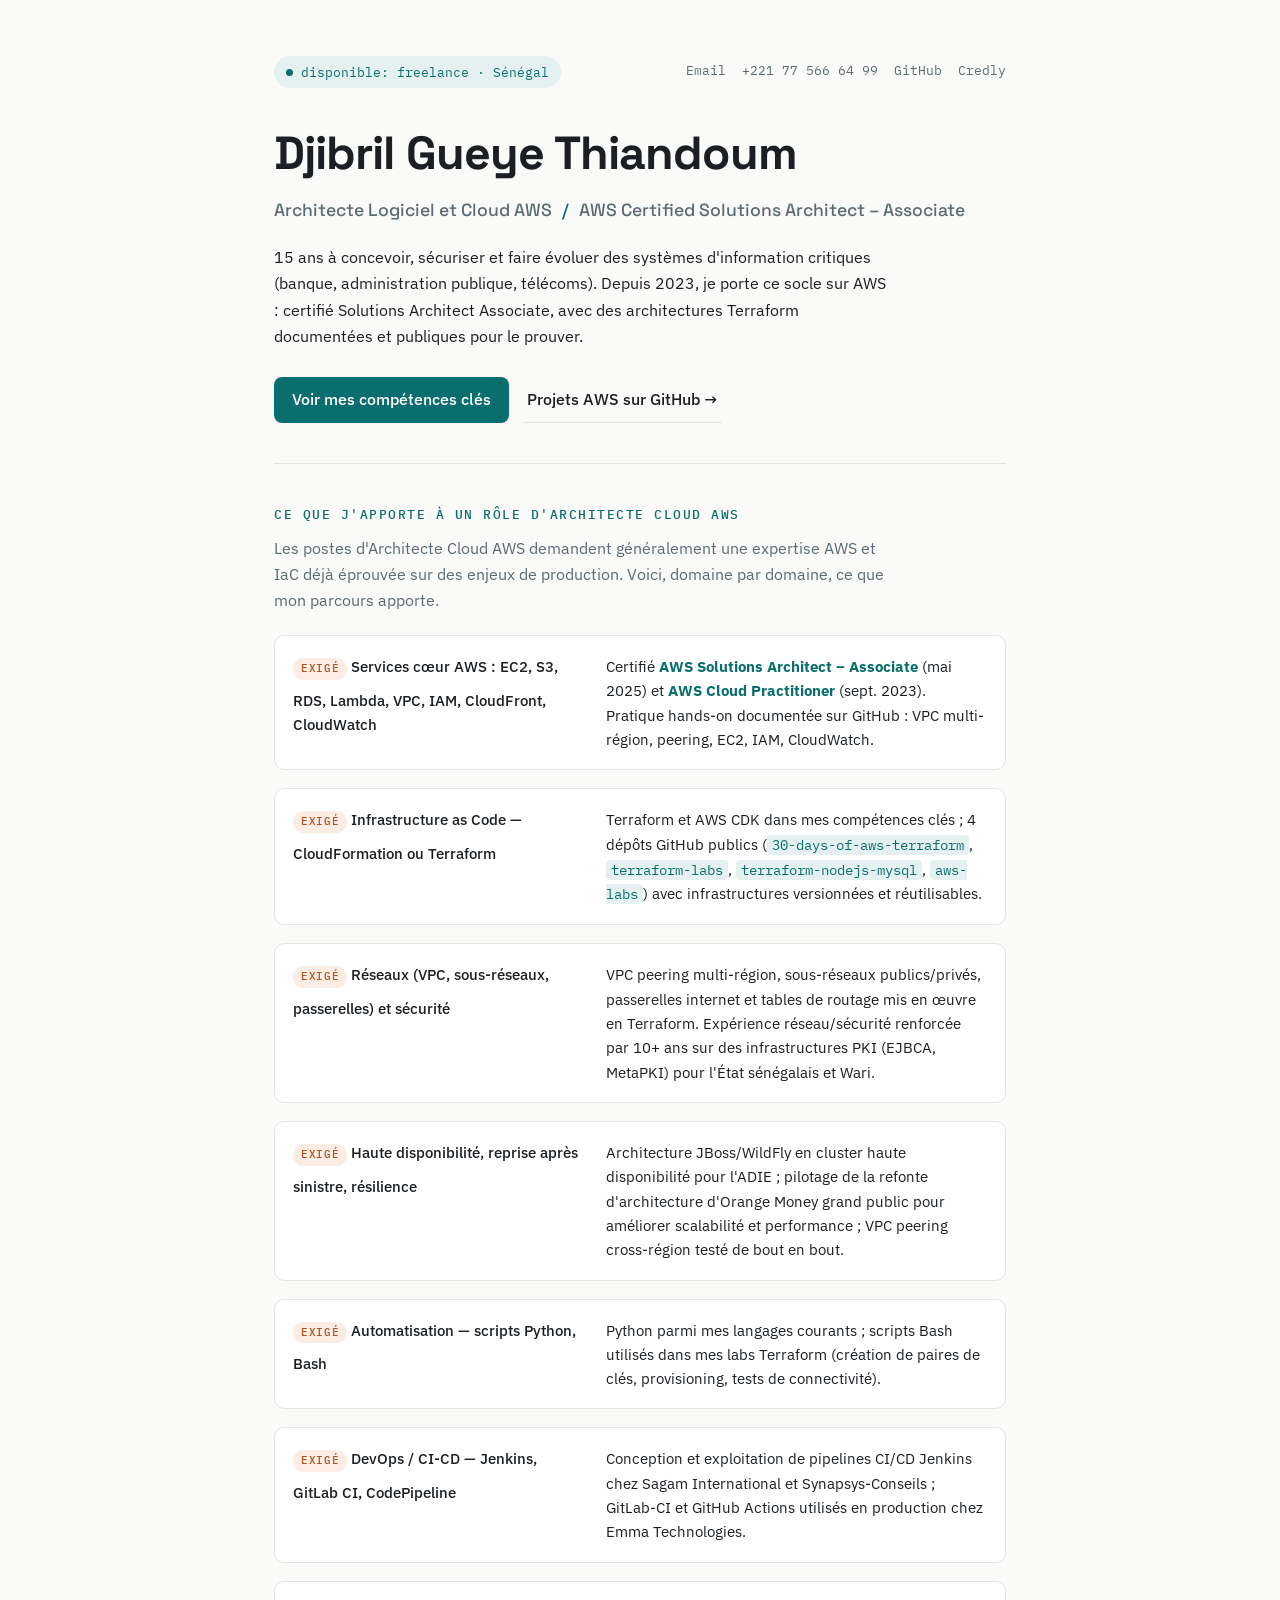
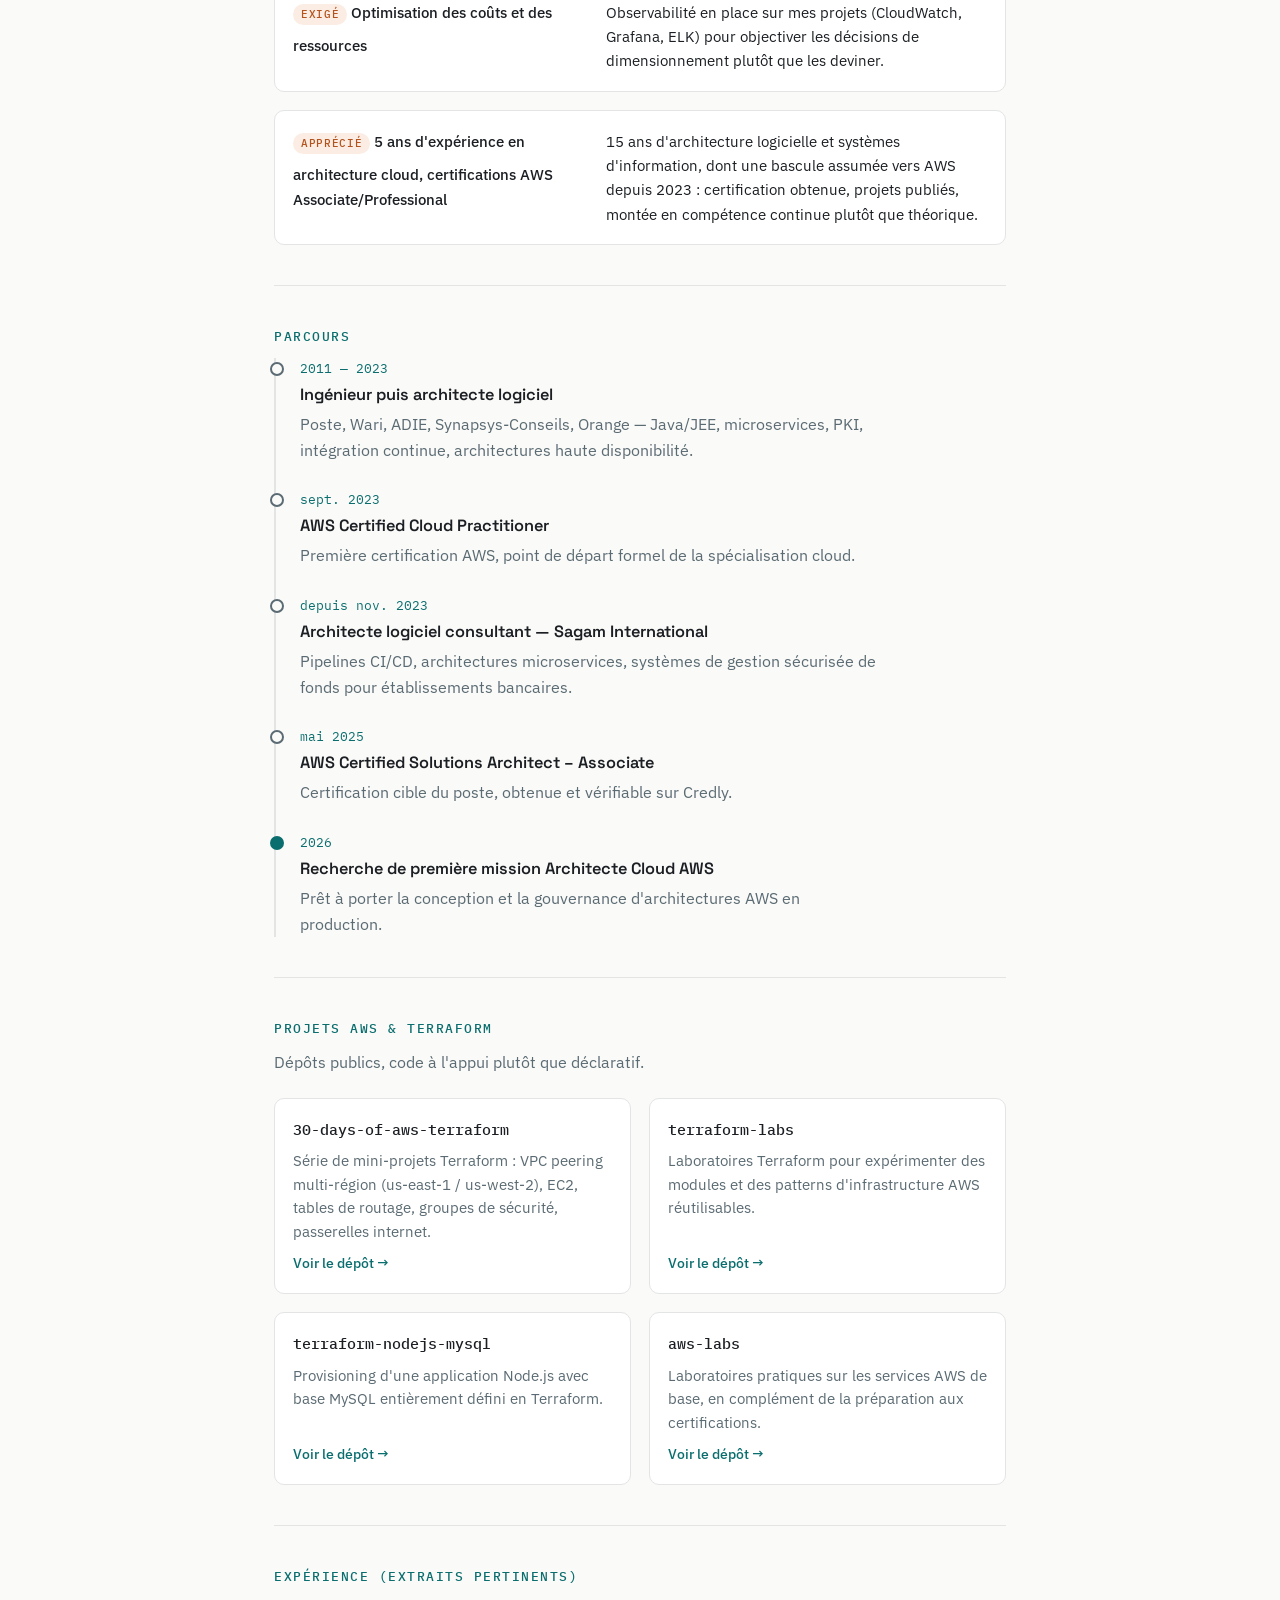
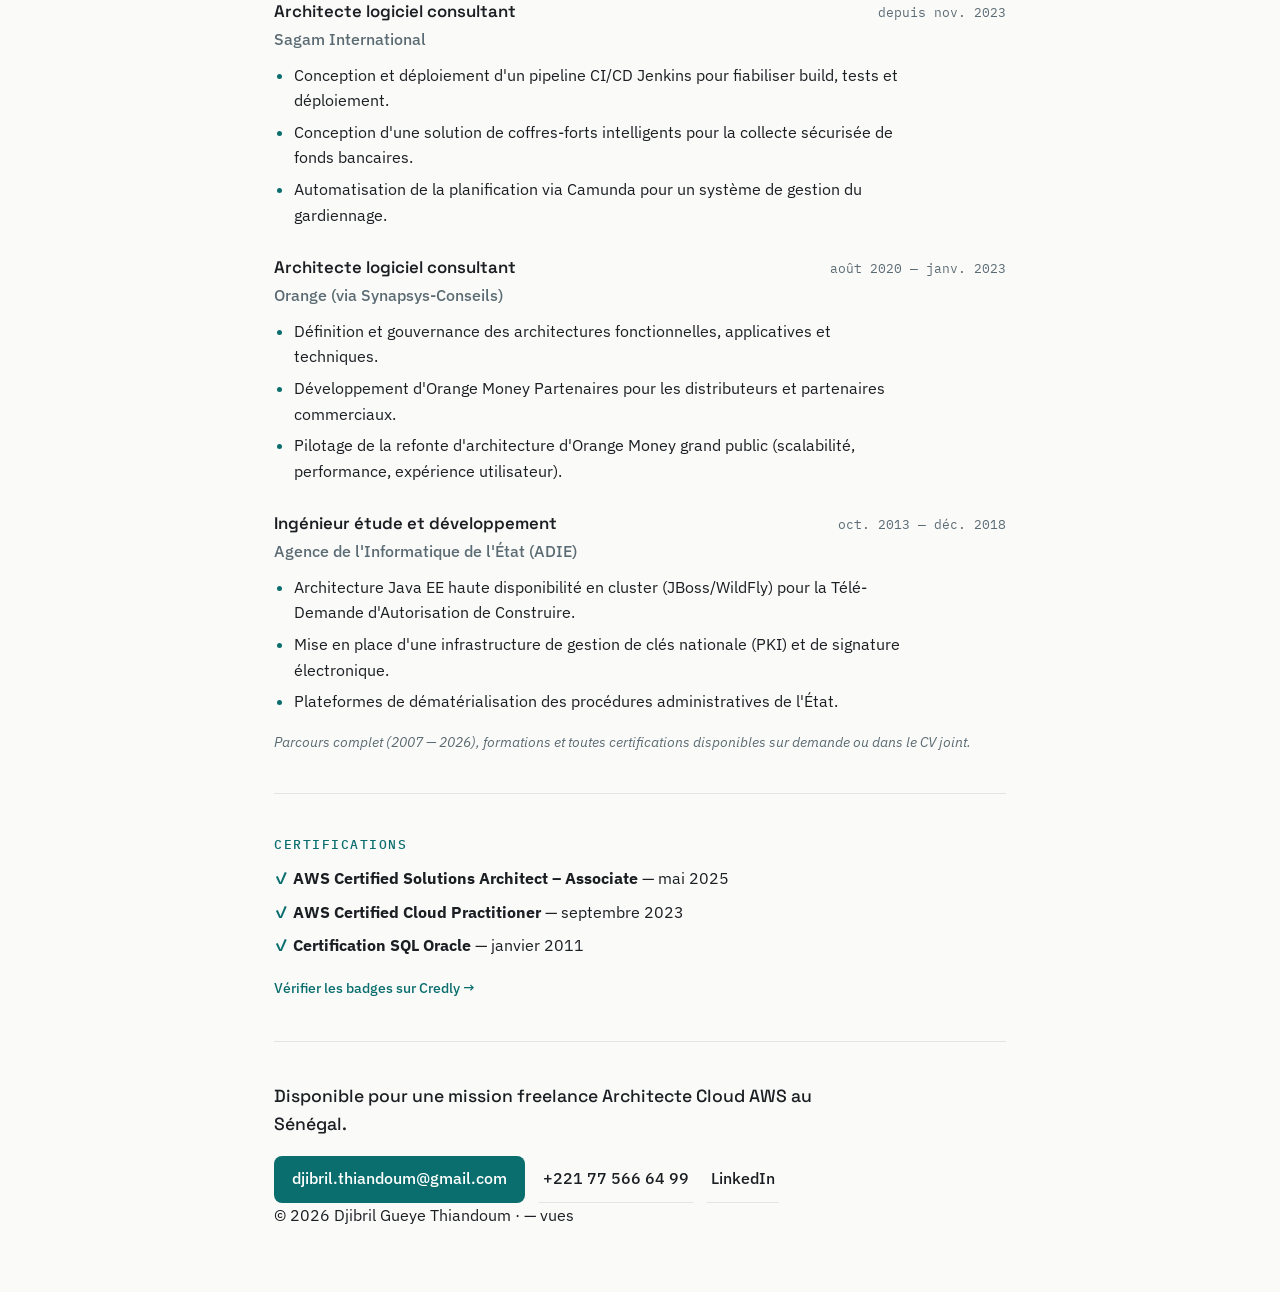
==== index.html @ 4057aee6 "Initial commit" ====
<!DOCTYPE html>
<html lang="fr">
<head>
<meta charset="UTF-8">
<meta name="viewport" content="width=device-width, initial-scale=1.0">
<title>Djibril Gueye Thiandoum — Architecte Logiciel et Cloud AWS</title>
<meta name="description" content="Portfolio de Djibril Gueye Thiandoum, Architecte Logiciel et Cloud AWS certifié AWS Solutions Architect Associate, disponible pour des missions freelance.">
<link rel="preconnect" href="https://fonts.googleapis.com">
<link rel="preconnect" href="https://fonts.gstatic.com" crossorigin>
<link href="https://fonts.googleapis.com/css2?family=Space+Grotesk:wght@500;600;700&family=IBM+Plex+Sans:wght@400;500;600&family=IBM+Plex+Mono:wght@400;500&display=swap" rel="stylesheet">
<link rel="stylesheet" href="style.css">
<link rel="icon" href="data:,">
</head>
<body>

<div class="page">

  <!-- HERO -->
  <header class="hero">
    <div class="hero-top">
      <span class="status-chip">
        <span class="dot" aria-hidden="true"></span>
        disponible: freelance · Sénégal
      </span>
      <nav class="hero-links">
        <a href="mailto:djibril.thiandoum@gmail.com">Email</a>
        <a href="tel:+221775666499">+221 77 566 64 99</a>
        <a href="https://github.com/dgthian" target="_blank" rel="noopener">GitHub</a>
        <a href="https://www.credly.com/users/djibril-gueye-thiandoum/badges" target="_blank" rel="noopener">Credly</a>
      </nav>
    </div>

    <h1 class="name">Djibril Gueye Thiandoum</h1>
    <p class="title">Architecte Logiciel et Cloud AWS <span class="sep">/</span> AWS Certified Solutions Architect – Associate</p>

    <p class="pitch">
      15 ans à concevoir, sécuriser et faire évoluer des systèmes d'information critiques
      (banque, administration publique, télécoms). Depuis 2023, je porte ce socle sur AWS :
      certifié Solutions Architect Associate, avec des architectures Terraform documentées
      et publiques pour le prouver.
    </p>

    <div class="cta-row">
      <a class="cta-primary" href="#competences">Voir mes compétences clés</a>
      <a class="cta-secondary" href="https://github.com/dgthian" target="_blank" rel="noopener">Projets AWS sur GitHub →</a>
    </div>
  </header>

  <hr class="rule">

  <!-- CE QUE J'APPORTE -->
  <section class="block" id="competences">
    <h2 class="label">ce que j'apporte à un rôle d'architecte cloud aws</h2>
    <p class="section-intro">
      Les postes d'Architecte Cloud AWS demandent généralement une expertise AWS et IaC
      déjà éprouvée sur des enjeux de production. Voici, domaine par domaine, ce que mon
      parcours apporte.
    </p>

    <div class="match-grid">
      <div class="match-row">
        <div class="match-req">
          <span class="match-tag">exigé</span>
          Services cœur AWS : EC2, S3, RDS, Lambda, VPC, IAM, CloudFront, CloudWatch
        </div>
        <div class="match-proof">
          Certifié <strong>AWS Solutions Architect – Associate</strong> (mai 2025) et
          <strong>AWS Cloud Practitioner</strong> (sept. 2023). Pratique hands-on documentée
          sur GitHub : VPC multi-région, peering, EC2, IAM, CloudWatch.
        </div>
      </div>

      <div class="match-row">
        <div class="match-req">
          <span class="match-tag">exigé</span>
          Infrastructure as Code — CloudFormation ou Terraform
        </div>
        <div class="match-proof">
          Terraform et AWS CDK dans mes compétences clés ; 4 dépôts GitHub publics
          (<code>30-days-of-aws-terraform</code>, <code>terraform-labs</code>,
          <code>terraform-nodejs-mysql</code>, <code>aws-labs</code>) avec infrastructures
          versionnées et réutilisables.
        </div>
      </div>

      <div class="match-row">
        <div class="match-req">
          <span class="match-tag">exigé</span>
          Réseaux (VPC, sous-réseaux, passerelles) et sécurité
        </div>
        <div class="match-proof">
          VPC peering multi-région, sous-réseaux publics/privés, passerelles internet et
          tables de routage mis en œuvre en Terraform. Expérience réseau/sécurité renforcée
          par 10+ ans sur des infrastructures PKI (EJBCA, MetaPKI) pour l'État sénégalais et Wari.
        </div>
      </div>

      <div class="match-row">
        <div class="match-req">
          <span class="match-tag">exigé</span>
          Haute disponibilité, reprise après sinistre, résilience
        </div>
        <div class="match-proof">
          Architecture JBoss/WildFly en cluster haute disponibilité pour l'ADIE ; pilotage de
          la refonte d'architecture d'Orange Money grand public pour améliorer scalabilité
          et performance ; VPC peering cross-région testé de bout en bout.
        </div>
      </div>

      <div class="match-row">
        <div class="match-req">
          <span class="match-tag">exigé</span>
          Automatisation — scripts Python, Bash
        </div>
        <div class="match-proof">
          Python parmi mes langages courants ; scripts Bash utilisés dans mes labs Terraform
          (création de paires de clés, provisioning, tests de connectivité).
        </div>
      </div>

      <div class="match-row">
        <div class="match-req">
          <span class="match-tag">exigé</span>
          DevOps / CI-CD — Jenkins, GitLab CI, CodePipeline
        </div>
        <div class="match-proof">
          Conception et exploitation de pipelines CI/CD Jenkins chez Sagam International et
          Synapsys-Conseils ; GitLab-CI et GitHub Actions utilisés en production chez
          Emma Technologies.
        </div>
      </div>

      <div class="match-row">
        <div class="match-req">
          <span class="match-tag">exigé</span>
          Optimisation des coûts et des ressources
        </div>
        <div class="match-proof">
          Observabilité en place sur mes projets (CloudWatch, Grafana, ELK) pour objectiver
          les décisions de dimensionnement plutôt que les deviner.
        </div>
      </div>

      <div class="match-row">
        <div class="match-req">
          <span class="match-tag">apprécié</span>
          5 ans d'expérience en architecture cloud, certifications AWS Associate/Professional
        </div>
        <div class="match-proof">
          15 ans d'architecture logicielle et systèmes d'information, dont une bascule
          assumée vers AWS depuis 2023 : certification obtenue, projets publiés, montée en
          compétence continue plutôt que théorique.
        </div>
      </div>
    </div>
  </section>

  <hr class="rule">

  <!-- PARCOURS -->
  <section class="block">
    <h2 class="label">parcours</h2>
    <ol class="timeline">
      <li class="tl-item">
        <span class="tl-date">2011 — 2023</span>
        <div class="tl-body">
          <h3 class="tl-title">Ingénieur puis architecte logiciel</h3>
          <p>Poste, Wari, ADIE, Synapsys-Conseils, Orange — Java/JEE, microservices, PKI,
          intégration continue, architectures haute disponibilité.</p>
        </div>
      </li>
      <li class="tl-item">
        <span class="tl-date">sept. 2023</span>
        <div class="tl-body">
          <h3 class="tl-title">AWS Certified Cloud Practitioner</h3>
          <p>Première certification AWS, point de départ formel de la spécialisation cloud.</p>
        </div>
      </li>
      <li class="tl-item">
        <span class="tl-date">depuis nov. 2023</span>
        <div class="tl-body">
          <h3 class="tl-title">Architecte logiciel consultant — Sagam International</h3>
          <p>Pipelines CI/CD, architectures microservices, systèmes de gestion sécurisée
          de fonds pour établissements bancaires.</p>
        </div>
      </li>
      <li class="tl-item">
        <span class="tl-date">mai 2025</span>
        <div class="tl-body">
          <h3 class="tl-title">AWS Certified Solutions Architect – Associate</h3>
          <p>Certification cible du poste, obtenue et vérifiable sur Credly.</p>
        </div>
      </li>
      <li class="tl-item tl-item-current">
        <span class="tl-date">2026</span>
        <div class="tl-body">
          <h3 class="tl-title">Recherche de première mission Architecte Cloud AWS</h3>
          <p>Prêt à porter la conception et la gouvernance d'architectures AWS en production.</p>
        </div>
      </li>
    </ol>
  </section>

  <hr class="rule">

  <!-- PROJETS -->
  <section class="block">
    <h2 class="label">projets aws &amp; terraform</h2>
    <p class="section-intro">Dépôts publics, code à l'appui plutôt que déclaratif.</p>

    <div class="project-grid">
      <article class="project-card">
        <h3 class="project-title">30-days-of-aws-terraform</h3>
        <p class="project-desc">
          Série de mini-projets Terraform : VPC peering multi-région (us-east-1 / us-west-2),
          EC2, tables de routage, groupes de sécurité, passerelles internet.
        </p>
        <a class="project-link" href="https://github.com/dgthian/30-days-of-aws-terraform" target="_blank" rel="noopener">Voir le dépôt →</a>
      </article>

      <article class="project-card">
        <h3 class="project-title">terraform-labs</h3>
        <p class="project-desc">
          Laboratoires Terraform pour expérimenter des modules et des patterns d'infrastructure
          AWS réutilisables.
        </p>
        <a class="project-link" href="https://github.com/dgthian/terraform-labs" target="_blank" rel="noopener">Voir le dépôt →</a>
      </article>

      <article class="project-card">
        <h3 class="project-title">terraform-nodejs-mysql</h3>
        <p class="project-desc">
          Provisioning d'une application Node.js avec base MySQL entièrement défini en
          Terraform.
        </p>
        <a class="project-link" href="https://github.com/dgthian/terraform-nodejs-mysql" target="_blank" rel="noopener">Voir le dépôt →</a>
      </article>

      <article class="project-card">
        <h3 class="project-title">aws-labs</h3>
        <p class="project-desc">
          Laboratoires pratiques sur les services AWS de base, en complément de la préparation
          aux certifications.
        </p>
        <a class="project-link" href="https://github.com/dgthian/aws-labs" target="_blank" rel="noopener">Voir le dépôt →</a>
      </article>
    </div>
  </section>

  <hr class="rule">

  <!-- EXPERIENCE -->
  <section class="block">
    <h2 class="label">expérience (extraits pertinents)</h2>

    <article class="entry">
      <div class="entry-head">
        <h3 class="entry-title">Architecte logiciel consultant</h3>
        <span class="entry-date">depuis nov. 2023</span>
      </div>
      <p class="entry-org">Sagam International</p>
      <ul class="entry-list">
        <li>Conception et déploiement d'un pipeline CI/CD Jenkins pour fiabiliser build, tests et déploiement.</li>
        <li>Conception d'une solution de coffres-forts intelligents pour la collecte sécurisée de fonds bancaires.</li>
        <li>Automatisation de la planification via Camunda pour un système de gestion du gardiennage.</li>
      </ul>
    </article>

    <article class="entry">
      <div class="entry-head">
        <h3 class="entry-title">Architecte logiciel consultant</h3>
        <span class="entry-date">août 2020 — janv. 2023</span>
      </div>
      <p class="entry-org">Orange (via Synapsys-Conseils)</p>
      <ul class="entry-list">
        <li>Définition et gouvernance des architectures fonctionnelles, applicatives et techniques.</li>
        <li>Développement d'Orange Money Partenaires pour les distributeurs et partenaires commerciaux.</li>
        <li>Pilotage de la refonte d'architecture d'Orange Money grand public (scalabilité, performance, expérience utilisateur).</li>
      </ul>
    </article>

    <article class="entry">
      <div class="entry-head">
        <h3 class="entry-title">Ingénieur étude et développement</h3>
        <span class="entry-date">oct. 2013 — déc. 2018</span>
      </div>
      <p class="entry-org">Agence de l'Informatique de l'État (ADIE)</p>
      <ul class="entry-list">
        <li>Architecture Java EE haute disponibilité en cluster (JBoss/WildFly) pour la Télé-Demande d'Autorisation de Construire.</li>
        <li>Mise en place d'une infrastructure de gestion de clés nationale (PKI) et de signature électronique.</li>
        <li>Plateformes de dématérialisation des procédures administratives de l'État.</li>
      </ul>
    </article>

    <p class="cv-note">
      Parcours complet (2007 — 2026), formations et toutes certifications disponibles sur demande
      ou dans le CV joint.
    </p>
  </section>

  <hr class="rule">

  <!-- CERTIFICATIONS -->
  <section class="block">
    <h2 class="label">certifications</h2>
    <ul class="cert-list">
      <li><strong>AWS Certified Solutions Architect – Associate</strong> — mai 2025</li>
      <li><strong>AWS Certified Cloud Practitioner</strong> — septembre 2023</li>
      <li><strong>Certification SQL Oracle</strong> — janvier 2011</li>
    </ul>
    <a class="project-link" href="https://www.credly.com/users/djibril-gueye-thiandoum/badges" target="_blank" rel="noopener">Vérifier les badges sur Credly →</a>
  </section>

  <hr class="rule">

  <!-- CONTACT -->
  <footer class="footer">
    <div>
      <p class="footer-cta">Disponible pour une mission freelance Architecte Cloud AWS au Sénégal.</p>
      <div class="cta-row">
        <a class="cta-primary" href="mailto:djibril.thiandoum@gmail.com">djibril.thiandoum@gmail.com</a>
        <a class="cta-secondary" href="tel:+221775666499">+221 77 566 64 99</a>
        <a class="cta-secondary" href="https://www.linkedin.com/in/djibril-gueye-thiandoum-7a319571/" target="_blank" rel="noopener">LinkedIn</a>
      </div>
    </div>
    <div class="footer-bottom">
      <span>© <span id="year">2026</span> Djibril Gueye Thiandoum</span>
      <span class="footer-sep">·</span>
      <span><span id="counter-number">—</span> vues</span>
    </div>
  </footer>

</div>

<script src="script.js"></script>
</body>
</html>
---- style.css ----
/* ---------------------------------------------
   Design tokens (same brand as CV)
   bg:        #FAFAF8
   ink:       #1B1F23
   ink-soft:  #5B6B73
   accent:    #0B6E6E
   accent-soft: #E4F1F0
   line:      #E2E5E4
   tag-req:   #B4531D  (requirement tag — warm, distinct from accent)
--------------------------------------------- */

:root {
  --bg: #FAFAF8;
  --ink: #1B1F23;
  --ink-soft: #5B6B73;
  --accent: #0B6E6E;
  --accent-soft: #E4F1F0;
  --line: #E2E5E4;
  --tag-req: #B4531D;
  --tag-req-bg: #FBEDE3;
  --font-display: 'Space Grotesk', sans-serif;
  --font-body: 'IBM Plex Sans', sans-serif;
  --font-mono: 'IBM Plex Mono', monospace;
}

* { box-sizing: border-box; }

body {
  margin: 0;
  background: var(--bg);
  color: var(--ink);
  font-family: var(--font-body);
  line-height: 1.6;
  -webkit-font-smoothing: antialiased;
}

a {
  color: var(--accent);
  text-decoration: none;
  border-bottom: 1px solid transparent;
}
a:hover, a:focus-visible { border-bottom-color: var(--accent); }
a:focus-visible { outline: 2px solid var(--accent); outline-offset: 3px; }

code {
  font-family: var(--font-mono);
  font-size: 0.9em;
  background: var(--accent-soft);
  padding: 1px 5px;
  border-radius: 4px;
  color: var(--accent);
}

.page {
  max-width: 780px;
  margin: 0 auto;
  padding: 56px 24px 64px;
}

.rule {
  border: none;
  border-top: 1px solid var(--line);
  margin: 40px 0;
}

/* ---------- Hero ---------- */

.hero-top {
  display: flex;
  align-items: center;
  justify-content: space-between;
  flex-wrap: wrap;
  gap: 14px;
  margin-bottom: 28px;
}

.status-chip {
  display: inline-flex;
  align-items: center;
  gap: 8px;
  font-family: var(--font-mono);
  font-size: 12.5px;
  color: var(--accent);
  background: var(--accent-soft);
  padding: 6px 12px;
  border-radius: 999px;
}

.dot {
  width: 7px; height: 7px;
  border-radius: 50%;
  background: var(--accent);
  box-shadow: 0 0 0 3px var(--accent-soft);
  animation: pulse 2.4s ease-in-out infinite;
}
@media (prefers-reduced-motion: reduce) { .dot { animation: none; } }
@keyframes pulse { 0%,100%{opacity:1;} 50%{opacity:.45;} }

.hero-links {
  display: flex;
  gap: 16px;
  flex-wrap: wrap;
  font-family: var(--font-mono);
  font-size: 13px;
  color: var(--ink-soft);
}
.hero-links a { color: var(--ink-soft); }
.hero-links a:hover { color: var(--accent); border-bottom-color: var(--accent); }

.name {
  font-family: var(--font-display);
  font-weight: 700;
  font-size: clamp(2rem, 5vw, 2.9rem);
  margin: 0 0 6px;
  letter-spacing: -0.02em;
}

.title {
  font-family: var(--font-display);
  font-weight: 500;
  font-size: 1.1rem;
  color: var(--ink-soft);
  margin: 0 0 20px;
}
.sep { color: var(--accent); margin: 0 6px; }

.pitch {
  max-width: 62ch;
  margin: 0 0 28px;
  font-size: 1.02rem;
}

.cta-row {
  display: flex;
  gap: 14px;
  flex-wrap: wrap;
}

.cta-primary {
  background: var(--accent);
  color: #fff;
  padding: 10px 18px;
  border-radius: 8px;
  font-weight: 500;
  border-bottom: none;
}
.cta-primary:hover { background: #095858; border-bottom: none; }

.cta-secondary {
  padding: 10px 4px;
  font-weight: 500;
  color: var(--ink);
  border-bottom: 1px solid var(--line);
}
.cta-secondary:hover { border-bottom-color: var(--accent); color: var(--accent); }

/* ---------- Section blocks ---------- */

.label {
  font-family: var(--font-mono);
  font-size: 12.5px;
  font-weight: 500;
  text-transform: uppercase;
  letter-spacing: 0.12em;
  color: var(--accent);
  margin: 0 0 12px;
}

.section-intro {
  margin: 0 0 22px;
  max-width: 62ch;
  color: var(--ink-soft);
}

/* ---------- Match grid (signature element) ---------- */

.match-grid {
  display: flex;
  flex-direction: column;
  gap: 18px;
}

.match-row {
  display: grid;
  grid-template-columns: minmax(0, 1fr) minmax(0, 1.3fr);
  gap: 20px;
  padding: 18px;
  background: #fff;
  border: 1px solid var(--line);
  border-radius: 10px;
}

.match-req {
  font-weight: 500;
  font-size: 0.95rem;
}

.match-tag {
  display: inline-block;
  font-family: var(--font-mono);
  font-size: 11px;
  text-transform: uppercase;
  letter-spacing: 0.06em;
  color: var(--tag-req);
  background: var(--tag-req-bg);
  padding: 2px 8px;
  border-radius: 999px;
  margin-bottom: 8px;
}

.match-proof {
  font-size: 0.95rem;
  color: var(--ink);
}
.match-proof strong { color: var(--accent); }

/* ---------- Timeline ---------- */

.timeline {
  list-style: none;
  margin: 0;
  padding: 0;
  border-left: 2px solid var(--line);
}

.tl-item {
  position: relative;
  padding: 0 0 26px 24px;
}
.tl-item::before {
  content: "";
  position: absolute;
  left: -6px;
  top: 4px;
  width: 10px;
  height: 10px;
  border-radius: 50%;
  background: var(--bg);
  border: 2px solid var(--ink-soft);
}
.tl-item-current::before {
  background: var(--accent);
  border-color: var(--accent);
}
.tl-item:last-child { padding-bottom: 0; }

.tl-date {
  display: block;
  font-family: var(--font-mono);
  font-size: 12.5px;
  color: var(--accent);
  margin-bottom: 4px;
}

.tl-title {
  font-family: var(--font-display);
  font-size: 1.02rem;
  font-weight: 600;
  margin: 0 0 4px;
}

.tl-body p { margin: 0; max-width: 58ch; color: var(--ink-soft); }

/* ---------- Projects ---------- */

.project-grid {
  display: grid;
  grid-template-columns: repeat(2, minmax(0, 1fr));
  gap: 18px;
}

.project-card {
  background: #fff;
  border: 1px solid var(--line);
  border-radius: 10px;
  padding: 18px;
  display: flex;
  flex-direction: column;
  gap: 8px;
}

.project-title {
  font-family: var(--font-mono);
  font-size: 0.95rem;
  font-weight: 500;
  margin: 0;
  color: var(--ink);
}

.project-desc {
  margin: 0;
  font-size: 0.92rem;
  color: var(--ink-soft);
  flex-grow: 1;
}

.project-link {
  font-size: 0.9rem;
  font-weight: 500;
  align-self: flex-start;
}

/* ---------- Entries (experience) ---------- */

.entry { margin-bottom: 26px; }
.entry:last-of-type { margin-bottom: 16px; }

.entry-head {
  display: flex;
  align-items: baseline;
  justify-content: space-between;
  gap: 12px;
  flex-wrap: wrap;
}

.entry-title {
  font-family: var(--font-display);
  font-size: 1.05rem;
  font-weight: 600;
  margin: 0;
}

.entry-date {
  font-family: var(--font-mono);
  font-size: 12.5px;
  color: var(--ink-soft);
  white-space: nowrap;
}

.entry-org {
  margin: 2px 0 10px;
  color: var(--ink-soft);
  font-weight: 500;
}

.entry-list { margin: 0; padding-left: 20px; }
.entry-list li { margin-bottom: 6px; max-width: 62ch; }
.entry-list li::marker { color: var(--accent); }

.cv-note {
  font-size: 0.88rem;
  color: var(--ink-soft);
  font-style: italic;
}

/* ---------- Certifications ---------- */

.cert-list {
  list-style: none;
  margin: 0 0 16px;
  padding: 0;
  display: flex;
  flex-direction: column;
  gap: 8px;
}
.cert-list li::before {
  content: "✓ ";
  color: var(--accent);
  font-weight: 600;
}

/* ---------- Footer ---------- */

.footer { margin-top: 12px; }
.footer-cta {
  font-family: var(--font-display);
  font-size: 1.1rem;
  font-weight: 500;
  margin: 0 0 18px;
  max-width: 50ch;
}

/* ---------- Responsive ---------- */

@media (max-width: 640px) {
  .page { padding: 40px 18px 48px; }
  .match-row { grid-template-columns: 1fr; }
  .project-grid { grid-template-columns: 1fr; }
  .hero-top { flex-direction: column; align-items: flex-start; }
}
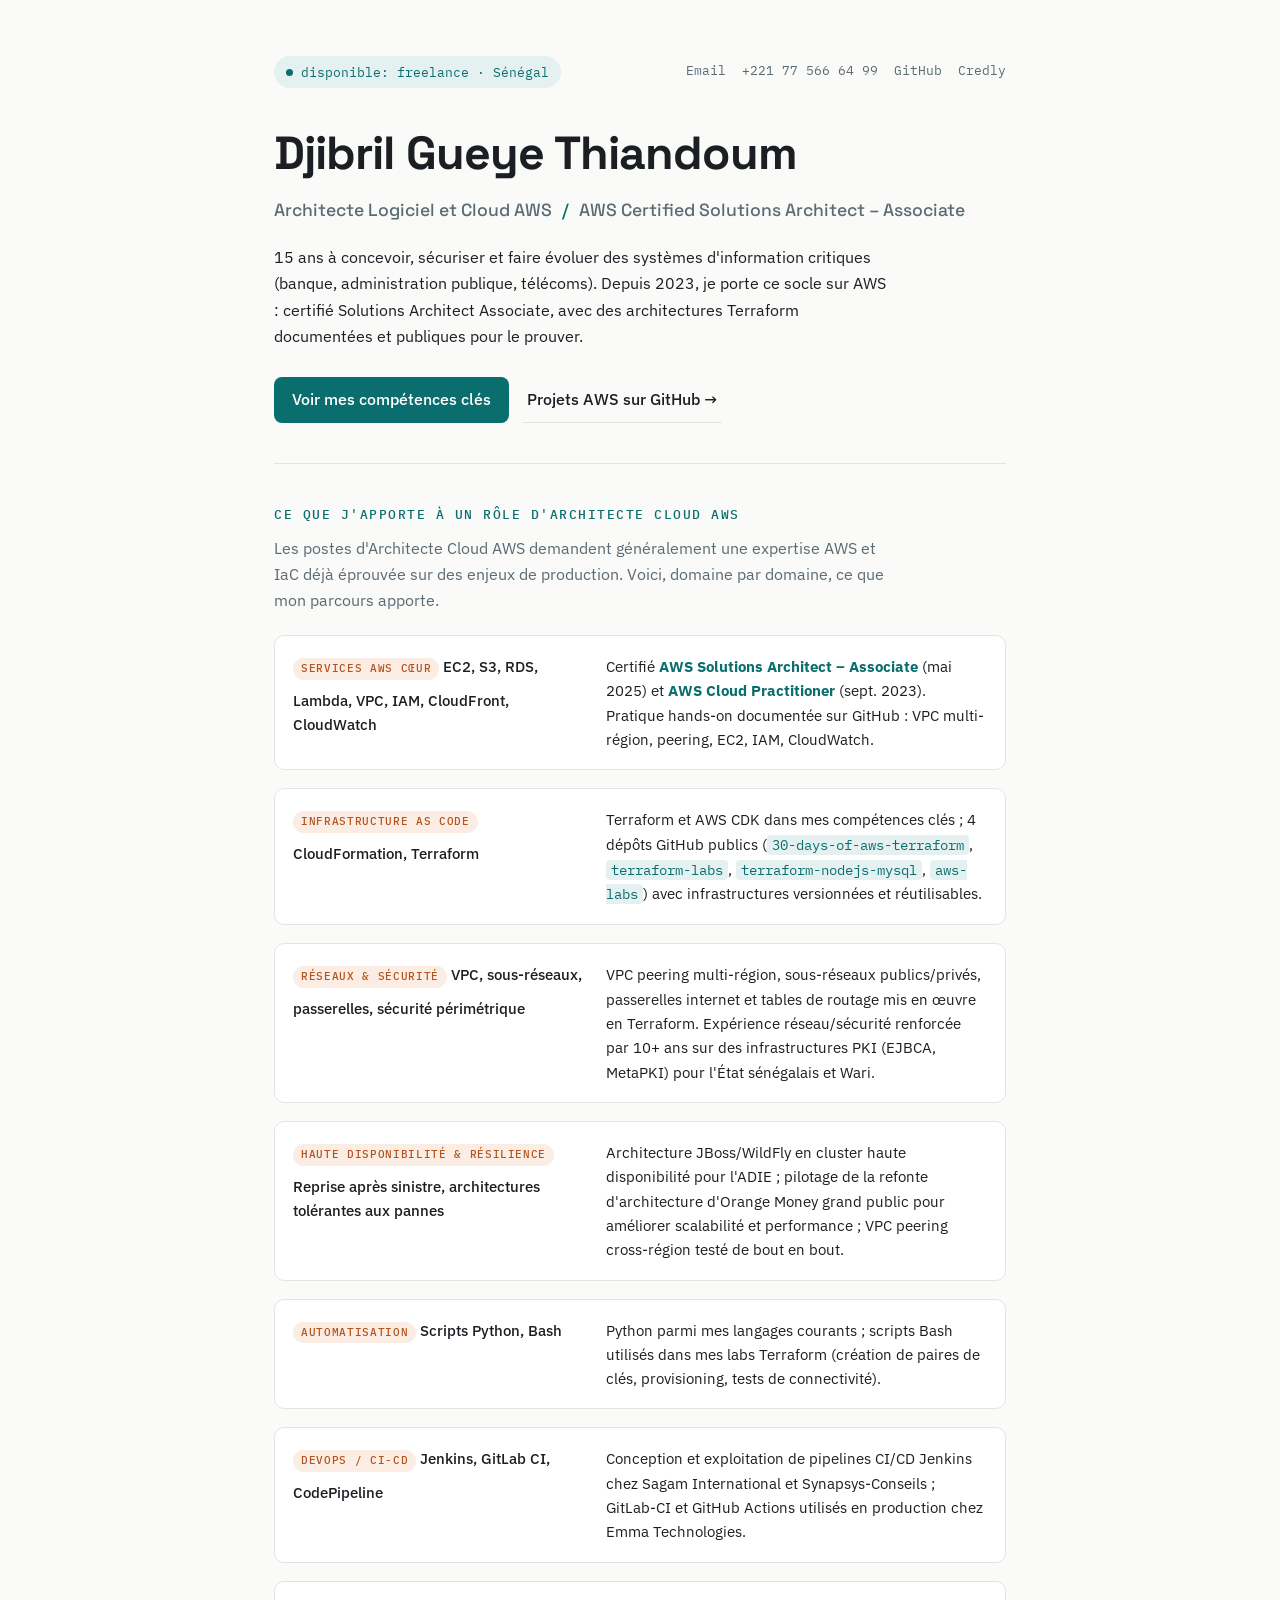
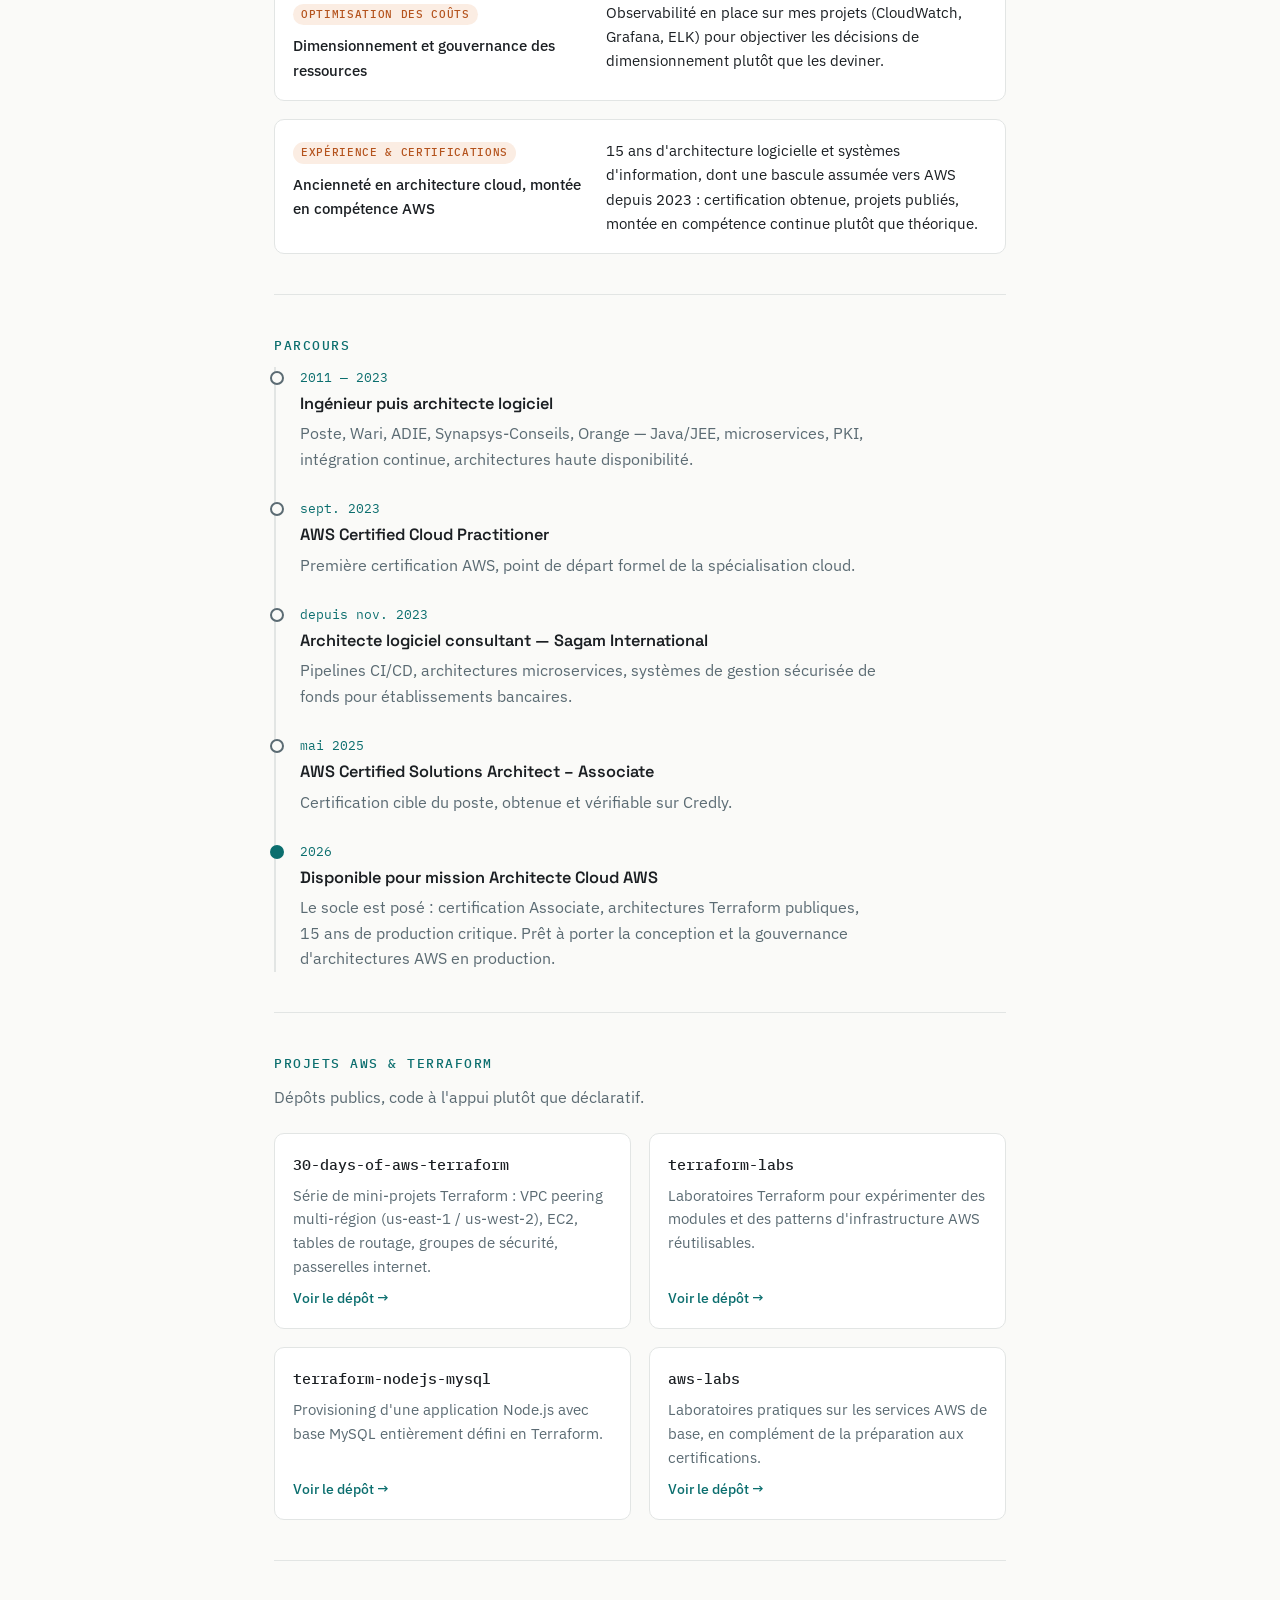
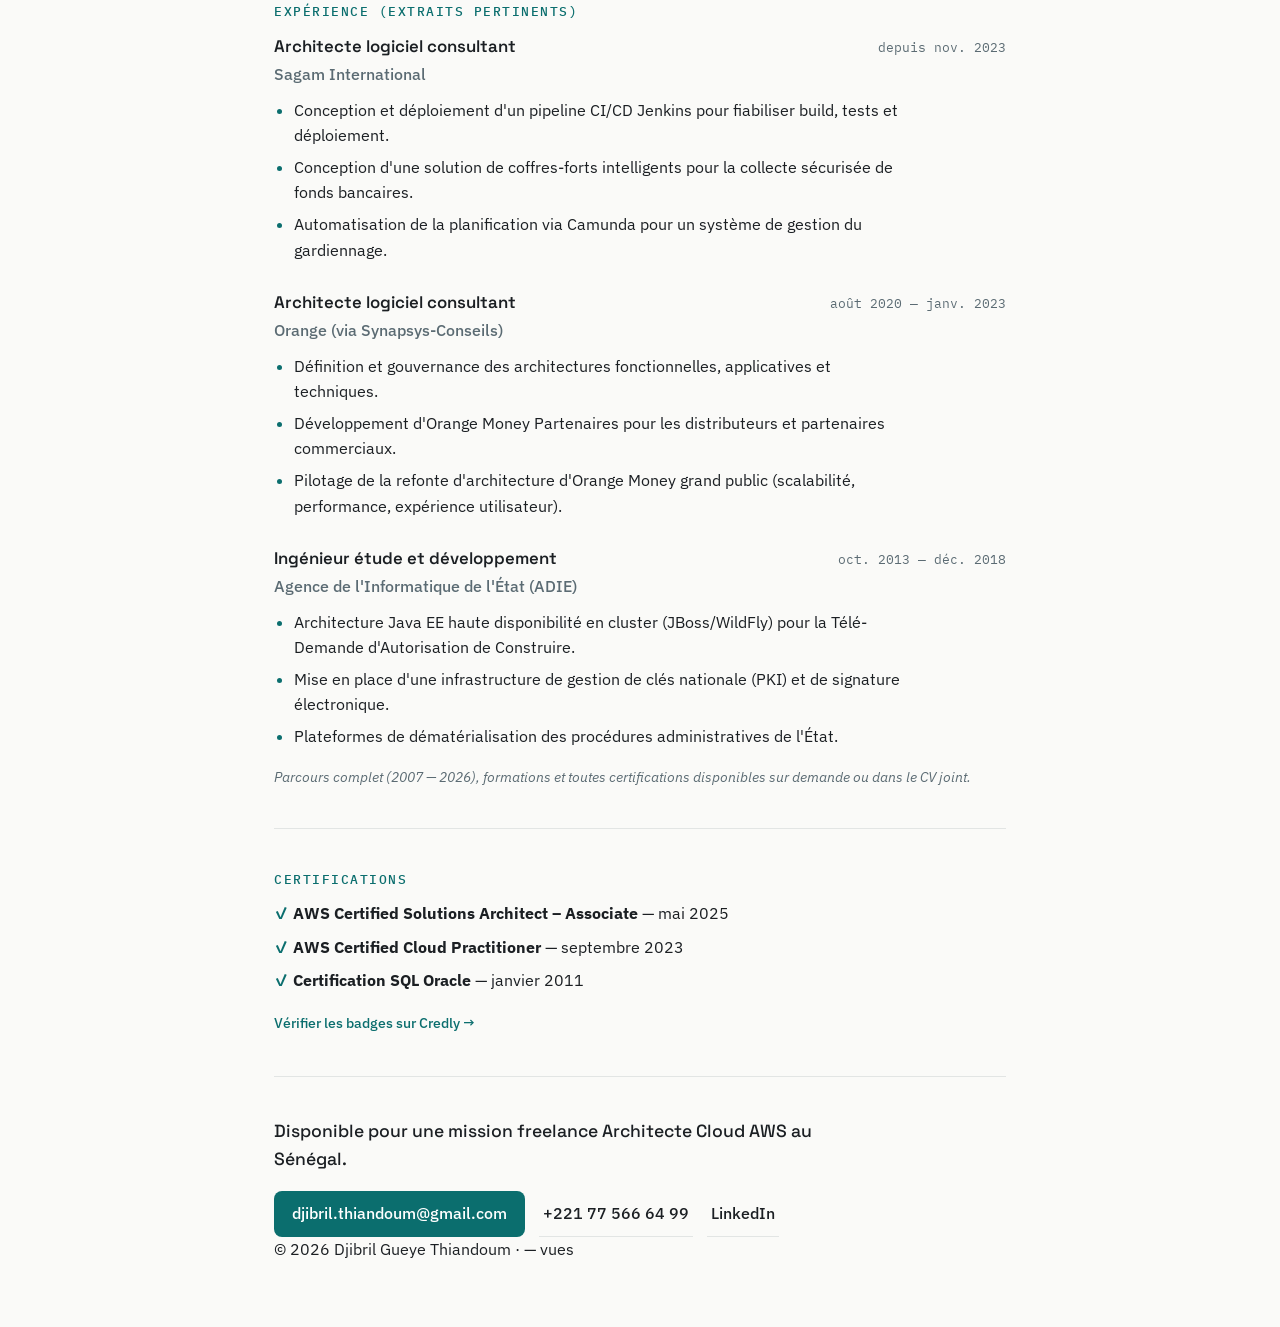
==== commit 36cdb33f: "Update" ====
--- a/index.html
+++ b/index.html
@@ -60,8 +60,8 @@
     <div class="match-grid">
       <div class="match-row">
         <div class="match-req">
-          <span class="match-tag">exigé</span>
-          Services cœur AWS : EC2, S3, RDS, Lambda, VPC, IAM, CloudFront, CloudWatch
+          <span class="match-tag">Services AWS cœur</span>
+          EC2, S3, RDS, Lambda, VPC, IAM, CloudFront, CloudWatch
         </div>
         <div class="match-proof">
           Certifié <strong>AWS Solutions Architect – Associate</strong> (mai 2025) et
@@ -72,8 +72,8 @@
 
       <div class="match-row">
         <div class="match-req">
-          <span class="match-tag">exigé</span>
-          Infrastructure as Code — CloudFormation ou Terraform
+          <span class="match-tag">Infrastructure as Code</span>
+          CloudFormation, Terraform
         </div>
         <div class="match-proof">
           Terraform et AWS CDK dans mes compétences clés ; 4 dépôts GitHub publics
@@ -85,8 +85,8 @@
 
       <div class="match-row">
         <div class="match-req">
-          <span class="match-tag">exigé</span>
-          Réseaux (VPC, sous-réseaux, passerelles) et sécurité
+          <span class="match-tag">Réseaux &amp; sécurité</span>
+          VPC, sous-réseaux, passerelles, sécurité périmétrique
         </div>
         <div class="match-proof">
           VPC peering multi-région, sous-réseaux publics/privés, passerelles internet et
@@ -97,8 +97,8 @@
 
       <div class="match-row">
         <div class="match-req">
-          <span class="match-tag">exigé</span>
-          Haute disponibilité, reprise après sinistre, résilience
+          <span class="match-tag">Haute disponibilité &amp; résilience</span>
+          Reprise après sinistre, architectures tolérantes aux pannes
         </div>
         <div class="match-proof">
           Architecture JBoss/WildFly en cluster haute disponibilité pour l'ADIE ; pilotage de
@@ -109,8 +109,8 @@
 
       <div class="match-row">
         <div class="match-req">
-          <span class="match-tag">exigé</span>
-          Automatisation — scripts Python, Bash
+          <span class="match-tag">Automatisation</span>
+          Scripts Python, Bash
         </div>
         <div class="match-proof">
           Python parmi mes langages courants ; scripts Bash utilisés dans mes labs Terraform
@@ -120,8 +120,8 @@
 
       <div class="match-row">
         <div class="match-req">
-          <span class="match-tag">exigé</span>
-          DevOps / CI-CD — Jenkins, GitLab CI, CodePipeline
+          <span class="match-tag">DevOps / CI-CD</span>
+          Jenkins, GitLab CI, CodePipeline
         </div>
         <div class="match-proof">
           Conception et exploitation de pipelines CI/CD Jenkins chez Sagam International et
@@ -132,8 +132,8 @@
 
       <div class="match-row">
         <div class="match-req">
-          <span class="match-tag">exigé</span>
-          Optimisation des coûts et des ressources
+          <span class="match-tag">Optimisation des coûts</span>
+          Dimensionnement et gouvernance des ressources
         </div>
         <div class="match-proof">
           Observabilité en place sur mes projets (CloudWatch, Grafana, ELK) pour objectiver
@@ -143,8 +143,8 @@
 
       <div class="match-row">
         <div class="match-req">
-          <span class="match-tag">apprécié</span>
-          5 ans d'expérience en architecture cloud, certifications AWS Associate/Professional
+          <span class="match-tag">Expérience &amp; certifications</span>
+          Ancienneté en architecture cloud, montée en compétence AWS
         </div>
         <div class="match-proof">
           15 ans d'architecture logicielle et systèmes d'information, dont une bascule
@@ -194,8 +194,10 @@
       <li class="tl-item tl-item-current">
         <span class="tl-date">2026</span>
         <div class="tl-body">
-          <h3 class="tl-title">Recherche de première mission Architecte Cloud AWS</h3>
-          <p>Prêt à porter la conception et la gouvernance d'architectures AWS en production.</p>
+          <h3 class="tl-title">Disponible pour mission Architecte Cloud AWS</h3>
+          <p>Le socle est posé : certification Associate, architectures Terraform publiques,
+          15 ans de production critique. Prêt à porter la conception et la gouvernance
+          d'architectures AWS en production.</p>
         </div>
       </li>
     </ol>
